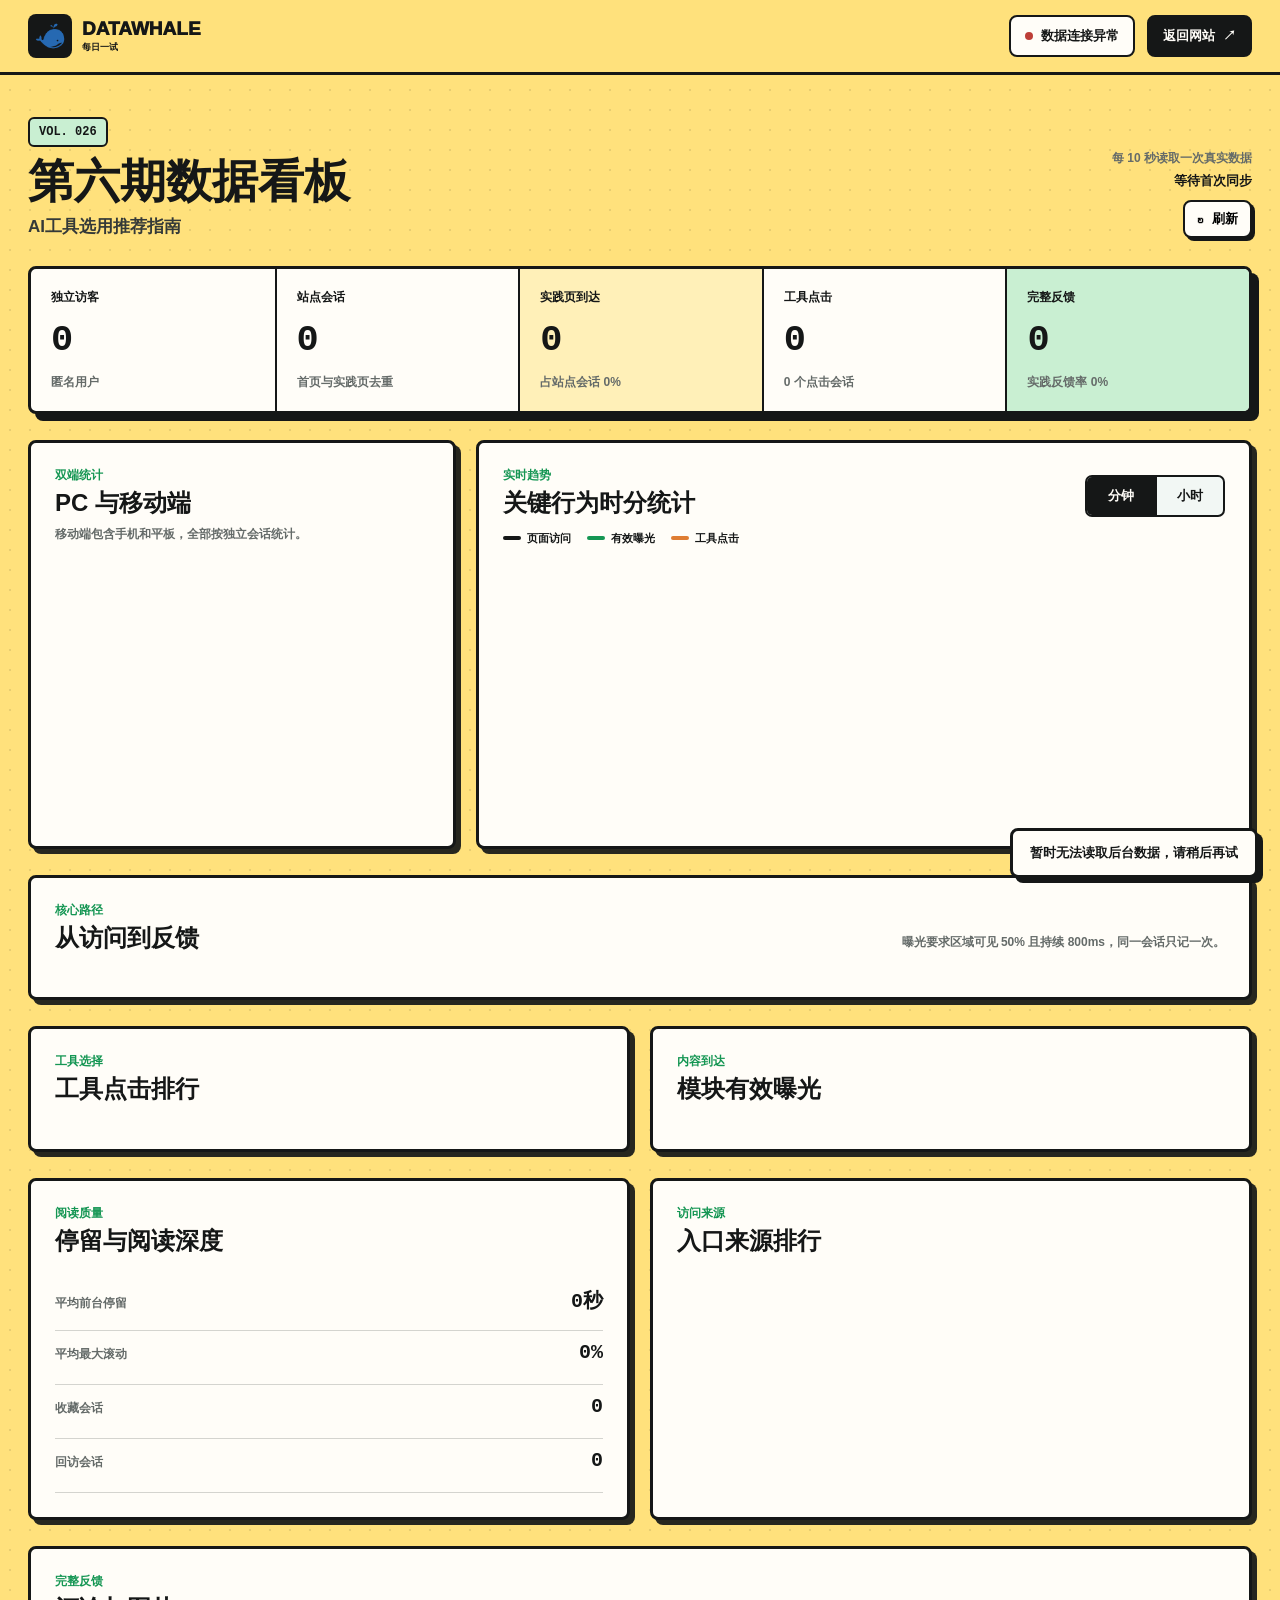
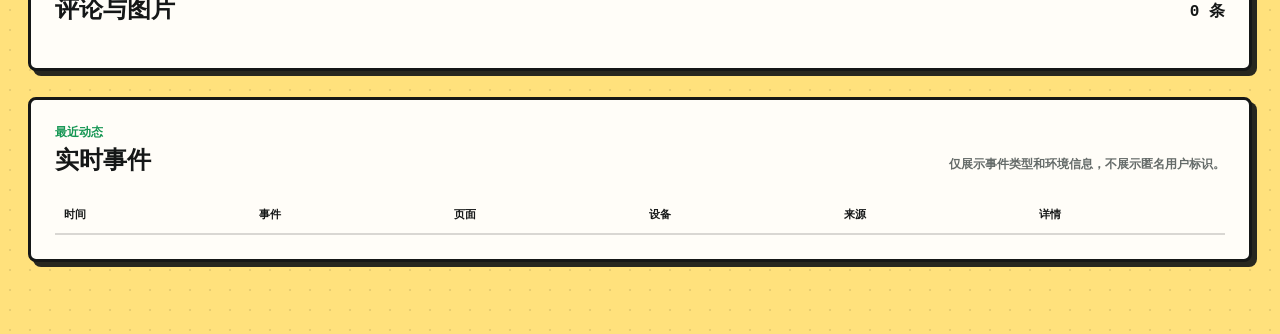
==== platform-demo/index.html @ cadbb069 "Connect phase six backend and live dashboard" ====
<!doctype html>
<html lang="zh-CN">
  <head>
    <meta charset="UTF-8" />
    <meta name="viewport" content="width=device-width, initial-scale=1" />
    <meta name="robots" content="noindex,nofollow" />
    <meta name="theme-color" content="#ffe17c" />
    <title>第六期数据看板 | Datawhale 每日一试</title>
    <link rel="icon" href="../assets/datawhale.svg" />
    <link rel="stylesheet" href="../dashboard.css?v=20260902-dashboard-v1" />
    <script type="module" src="../dashboard.js?v=20260902-dashboard-v1"></script>
  </head>
  <body>
    <a class="skip-link" href="#dashboard-main">跳到数据内容</a>

    <header class="dashboard-header">
      <div class="dashboard-shell dashboard-header-inner">
        <a class="brand" href="../index.html" aria-label="返回第六期网站">
          <span class="brand-mark"><img src="../assets/datawhale.svg" alt="" /></span>
          <span class="brand-title">DATAWHALE<small>每日一试</small></span>
        </a>
        <div class="header-actions">
          <span class="connection-state" id="connection-status" data-state="loading">
            <i aria-hidden="true"></i><span>连接数据中</span>
          </span>
          <a class="site-link" href="../index.html">返回网站 <span aria-hidden="true">↗</span></a>
        </div>
      </div>
    </header>

    <main class="dashboard-shell" id="dashboard-main">
      <section class="dashboard-intro" aria-labelledby="dashboard-title">
        <div>
          <p class="issue-label">VOL. 026</p>
          <h1 id="dashboard-title">第六期数据看板</h1>
          <p>AI工具选用推荐指南</p>
        </div>
        <div class="refresh-meta">
          <span>每 10 秒读取一次真实数据</span>
          <strong id="last-updated">等待首次同步</strong>
          <button type="button" id="refresh-button" title="立即刷新数据" aria-label="立即刷新数据">
            <span aria-hidden="true">↻</span><span>刷新</span>
          </button>
        </div>
      </section>

      <section class="kpi-strip" aria-label="核心数据">
        <article><span>独立访客</span><strong data-metric="visitors">0</strong><small>匿名用户</small></article>
        <article><span>站点会话</span><strong data-metric="sessions">0</strong><small>首页与实践页去重</small></article>
        <article class="kpi-accent"><span>实践页到达</span><strong data-metric="practiceSessions">0</strong><small data-metric-note="practiceRate">占站点会话 0%</small></article>
        <article><span>工具点击</span><strong data-metric="toolClicks">0</strong><small data-metric-note="toolUsers">0 个点击会话</small></article>
        <article class="kpi-green"><span>完整反馈</span><strong data-metric="feedbackCount">0</strong><small data-metric-note="feedbackRate">实践反馈率 0%</small></article>
      </section>

      <section class="analytics-grid analytics-grid-primary">
        <article class="data-panel device-panel">
          <header class="panel-heading">
            <div><span>双端统计</span><h2>PC 与移动端</h2></div>
            <p>移动端包含手机和平板，全部按独立会话统计。</p>
          </header>
          <div class="device-summary" id="device-summary"></div>
        </article>

        <article class="data-panel trend-panel">
          <header class="panel-heading panel-heading-inline">
            <div><span>实时趋势</span><h2>关键行为时分统计</h2></div>
            <div class="segmented-control" aria-label="趋势时间粒度">
              <button type="button" data-time-mode="minute" aria-pressed="true">分钟</button>
              <button type="button" data-time-mode="hour" aria-pressed="false">小时</button>
            </div>
          </header>
          <div class="chart-legend" aria-label="图例">
            <span><i class="legend-entry"></i>页面访问</span>
            <span><i class="legend-exposure"></i>有效曝光</span>
            <span><i class="legend-tool"></i>工具点击</span>
          </div>
          <div class="chart-wrap">
            <svg id="trend-chart" viewBox="0 0 920 300" role="img" aria-label="关键行为趋势图"></svg>
            <p class="chart-empty" id="chart-empty" hidden>当前时间窗口还没有事件。</p>
          </div>
        </article>
      </section>

      <section class="data-panel funnel-panel">
        <header class="panel-heading panel-heading-inline">
          <div><span>核心路径</span><h2>从访问到反馈</h2></div>
          <p>曝光要求区域可见 50% 且持续 800ms，同一会话只记一次。</p>
        </header>
        <div class="funnel-flow" id="funnel-flow"></div>
      </section>

      <section class="analytics-grid analytics-grid-secondary">
        <article class="data-panel">
          <header class="panel-heading"><div><span>工具选择</span><h2>工具点击排行</h2></div></header>
          <div class="rank-list" id="tool-ranking"></div>
        </article>
        <article class="data-panel">
          <header class="panel-heading"><div><span>内容到达</span><h2>模块有效曝光</h2></div></header>
          <div class="rank-list" id="exposure-ranking"></div>
        </article>
      </section>

      <section class="analytics-grid analytics-grid-secondary">
        <article class="data-panel engagement-panel">
          <header class="panel-heading"><div><span>阅读质量</span><h2>停留与阅读深度</h2></div></header>
          <dl class="metric-list">
            <div><dt>平均前台停留</dt><dd data-engagement="duration">0秒</dd></div>
            <div><dt>平均最大滚动</dt><dd data-engagement="scroll">0%</dd></div>
            <div><dt>收藏会话</dt><dd data-engagement="favorites">0</dd></div>
            <div><dt>回访会话</dt><dd data-engagement="returns">0</dd></div>
          </dl>
        </article>
        <article class="data-panel">
          <header class="panel-heading"><div><span>访问来源</span><h2>入口来源排行</h2></div></header>
          <div class="rank-list" id="source-ranking"></div>
        </article>
      </section>

      <section class="data-panel feedback-panel">
        <header class="panel-heading panel-heading-inline">
          <div><span>完整反馈</span><h2>评论与图片</h2></div>
          <strong class="panel-count" id="feedback-total">0 条</strong>
        </header>
        <div class="feedback-records" id="feedback-records"></div>
      </section>

      <section class="data-panel event-panel">
        <header class="panel-heading panel-heading-inline">
          <div><span>最近动态</span><h2>实时事件</h2></div>
          <p>仅展示事件类型和环境信息，不展示匿名用户标识。</p>
        </header>
        <div class="event-table-wrap">
          <table>
            <thead><tr><th>时间</th><th>事件</th><th>页面</th><th>设备</th><th>来源</th><th>详情</th></tr></thead>
            <tbody id="recent-events"></tbody>
          </table>
        </div>
      </section>
    </main>

    <div class="dashboard-toast" id="dashboard-toast" role="status" aria-live="polite" hidden></div>
  </body>
</html>
---- dashboard.css ----
:root {
  color-scheme: light;
  --yellow: #ffe17c;
  --yellow-soft: #fff0b8;
  --ink: #151717;
  --ink-soft: #343938;
  --paper: #fffdf8;
  --paper-cool: #f2f7f4;
  --green: #159653;
  --green-soft: #c9efd2;
  --orange: #df7d32;
  --red: #bd3e38;
  --line: #151717;
  --muted: #656b69;
  --display: "Arial Black", "Helvetica Neue", "PingFang SC", sans-serif;
  --sans: "Avenir Next", "Helvetica Neue", "PingFang SC", "Microsoft YaHei", sans-serif;
  --mono: "SFMono-Regular", Consolas, "Liberation Mono", monospace;
  --shell: min(1440px, calc(100% - 56px));
}

* {
  box-sizing: border-box;
}

html {
  min-width: 320px;
  background: var(--yellow);
}

body {
  min-width: 320px;
  margin: 0;
  color: var(--ink);
  background-color: var(--yellow);
  background-image: radial-gradient(rgb(21 23 23 / 10%) 1px, transparent 1px);
  background-size: 20px 20px;
  font-family: var(--sans);
  -webkit-font-smoothing: antialiased;
}

button,
a {
  -webkit-tap-highlight-color: transparent;
}

button {
  font: inherit;
}

a {
  color: inherit;
}

:focus-visible {
  outline: 4px solid var(--green);
  outline-offset: 3px;
}

.skip-link {
  position: fixed;
  z-index: 100;
  top: 12px;
  left: 12px;
  padding: 12px 16px;
  color: var(--paper);
  background: var(--ink);
  font-weight: 900;
  transform: translateY(-160%);
}

.skip-link:focus {
  transform: translateY(0);
}

.dashboard-shell {
  width: var(--shell);
  margin-inline: auto;
}

.dashboard-header {
  position: sticky;
  z-index: 30;
  top: 0;
  border-bottom: 3px solid var(--line);
  background: rgb(255 225 124 / 96%);
  backdrop-filter: blur(12px);
  -webkit-backdrop-filter: blur(12px);
}

.dashboard-header-inner {
  min-height: 72px;
  display: flex;
  align-items: center;
  justify-content: space-between;
  gap: 24px;
}

.brand {
  display: inline-flex;
  width: fit-content;
  align-items: center;
  gap: 10px;
  color: var(--ink);
  text-decoration: none;
}

.brand-mark {
  width: 44px;
  height: 44px;
  display: grid;
  flex: 0 0 44px;
  place-items: center;
  border-radius: 8px;
  background: var(--ink);
}

.brand-mark img {
  width: 32px;
  height: 32px;
}

.brand-title {
  display: grid;
  font-family: var(--display);
  font-size: 19px;
  font-weight: 950;
  line-height: 0.95;
}

.brand-title small {
  margin-top: 5px;
  font-family: var(--sans);
  font-size: 9px;
  font-weight: 800;
}

.header-actions {
  display: flex;
  align-items: center;
  gap: 12px;
}

.connection-state,
.site-link,
#refresh-button {
  min-height: 42px;
  border: 2px solid var(--line);
  border-radius: 8px;
  display: inline-flex;
  align-items: center;
  justify-content: center;
  gap: 8px;
  padding: 0 14px;
  background: var(--paper);
  font-size: 13px;
  font-weight: 850;
}

.connection-state i {
  width: 8px;
  height: 8px;
  border-radius: 50%;
  background: var(--orange);
}

.connection-state[data-state="ready"] i {
  background: var(--green);
}

.connection-state[data-state="error"] i {
  background: var(--red);
}

.site-link {
  color: var(--paper);
  background: var(--ink);
  text-decoration: none;
}

main.dashboard-shell {
  padding: 42px 0 72px;
}

.dashboard-intro {
  display: flex;
  align-items: flex-end;
  justify-content: space-between;
  gap: 32px;
  margin-bottom: 28px;
}

.issue-label {
  width: fit-content;
  margin: 0 0 10px;
  border: 2px solid var(--line);
  border-radius: 6px;
  padding: 6px 9px;
  background: var(--green-soft);
  font-family: var(--mono);
  font-size: 12px;
  font-weight: 900;
}

.dashboard-intro h1 {
  margin: 0;
  font-family: var(--display);
  font-size: 46px;
  line-height: 1.05;
}

.dashboard-intro p:not(.issue-label) {
  margin: 10px 0 0;
  color: var(--ink-soft);
  font-size: 17px;
  font-weight: 750;
}

.refresh-meta {
  display: grid;
  justify-items: end;
  gap: 5px;
  text-align: right;
}

.refresh-meta > span {
  color: var(--muted);
  font-size: 12px;
  font-weight: 750;
}

.refresh-meta > strong {
  font-family: var(--mono);
  font-size: 13px;
}

#refresh-button {
  min-height: 38px;
  margin-top: 5px;
  padding-inline: 12px;
  cursor: pointer;
  box-shadow: 3px 3px 0 var(--ink);
}

#refresh-button:active {
  box-shadow: none;
  transform: translate(3px, 3px);
}

#refresh-button:disabled {
  cursor: wait;
  opacity: 0.65;
}

.kpi-strip {
  border: 3px solid var(--line);
  border-radius: 8px;
  display: grid;
  grid-template-columns: repeat(5, minmax(0, 1fr));
  overflow: hidden;
  background: var(--paper);
  box-shadow: 7px 7px 0 var(--ink);
}

.kpi-strip article {
  min-width: 0;
  min-height: 142px;
  display: flex;
  flex-direction: column;
  justify-content: space-between;
  padding: 20px;
}

.kpi-strip article + article {
  border-left: 2px solid var(--line);
}

.kpi-strip span,
.kpi-strip small {
  font-size: 12px;
  font-weight: 800;
}

.kpi-strip strong {
  margin-block: 8px;
  font-family: var(--mono);
  font-size: 37px;
  line-height: 1;
}

.kpi-strip small {
  color: var(--muted);
  line-height: 1.4;
}

.kpi-strip .kpi-accent {
  background: var(--yellow-soft);
}

.kpi-strip .kpi-green {
  background: var(--green-soft);
}

.analytics-grid {
  display: grid;
  gap: 20px;
  margin-top: 26px;
}

.analytics-grid-primary {
  grid-template-columns: minmax(360px, 0.8fr) minmax(0, 1.45fr);
}

.analytics-grid-secondary {
  grid-template-columns: repeat(2, minmax(0, 1fr));
}

.data-panel {
  min-width: 0;
  border: 3px solid var(--line);
  border-radius: 8px;
  padding: 24px;
  background: var(--paper);
  box-shadow: 5px 5px 0 rgb(21 23 23 / 92%);
}

.panel-heading {
  margin-bottom: 22px;
}

.panel-heading-inline {
  display: flex;
  align-items: flex-end;
  justify-content: space-between;
  gap: 24px;
}

.panel-heading span {
  display: block;
  margin-bottom: 5px;
  color: var(--green);
  font-size: 12px;
  font-weight: 900;
}

.panel-heading h2 {
  margin: 0;
  font-family: var(--display);
  font-size: 24px;
  line-height: 1.15;
}

.panel-heading p {
  max-width: 52ch;
  margin: 8px 0 0;
  color: var(--muted);
  font-size: 12px;
  font-weight: 700;
  line-height: 1.55;
}

.panel-heading-inline > p {
  margin: 0;
  text-align: right;
}

.device-summary {
  display: grid;
  grid-template-columns: repeat(2, minmax(0, 1fr));
  gap: 12px;
}

.device-column {
  border-top: 3px solid var(--line);
  padding-top: 15px;
}

.device-column header {
  display: flex;
  align-items: flex-start;
  justify-content: space-between;
  gap: 12px;
  margin-bottom: 15px;
}

.device-column h3 {
  margin: 0;
  font-size: 16px;
}

.device-share {
  font-family: var(--mono);
  font-size: 15px;
  font-weight: 900;
}

.device-column dl,
.metric-list {
  margin: 0;
}

.device-column dl > div,
.metric-list > div {
  display: flex;
  align-items: baseline;
  justify-content: space-between;
  gap: 18px;
  border-bottom: 1px solid rgb(21 23 23 / 18%);
  padding: 10px 0;
}

.device-column dt,
.metric-list dt {
  color: var(--muted);
  font-size: 12px;
  font-weight: 750;
}

.device-column dd,
.metric-list dd {
  margin: 0;
  font-family: var(--mono);
  font-size: 16px;
  font-weight: 900;
}

.segmented-control {
  border: 2px solid var(--line);
  border-radius: 7px;
  display: grid;
  grid-template-columns: repeat(2, 1fr);
  overflow: hidden;
  background: var(--paper-cool);
}

.segmented-control button {
  min-width: 68px;
  min-height: 38px;
  border: 0;
  padding: 0 12px;
  color: var(--ink);
  background: transparent;
  cursor: pointer;
  font-size: 13px;
  font-weight: 850;
}

.segmented-control button + button {
  border-left: 2px solid var(--line);
}

.segmented-control button[aria-pressed="true"] {
  color: var(--paper);
  background: var(--ink);
}

.chart-legend {
  display: flex;
  flex-wrap: wrap;
  gap: 16px;
  margin: -8px 0 6px;
}

.chart-legend span {
  display: inline-flex;
  align-items: center;
  gap: 6px;
  font-size: 11px;
  font-weight: 800;
}

.chart-legend i {
  width: 18px;
  height: 4px;
  border-radius: 4px;
  background: var(--ink);
}

.chart-legend .legend-exposure {
  background: var(--green);
}

.chart-legend .legend-tool {
  background: var(--orange);
}

.chart-wrap {
  position: relative;
  min-height: 270px;
}

#trend-chart {
  width: 100%;
  height: auto;
  display: block;
  overflow: visible;
}

.chart-grid-line {
  stroke: rgb(21 23 23 / 14%);
  stroke-width: 1;
}

.chart-axis-label {
  fill: var(--muted);
  font-family: var(--mono);
  font-size: 11px;
  font-weight: 700;
}

.chart-series {
  fill: none;
  stroke-linecap: round;
  stroke-linejoin: round;
  stroke-width: 3;
}

.chart-point {
  stroke: var(--paper);
  stroke-width: 2;
}

.chart-empty,
.empty-state {
  margin: 18px 0 0;
  color: var(--muted);
  font-size: 13px;
  font-weight: 750;
}

.funnel-panel,
.feedback-panel,
.event-panel {
  margin-top: 26px;
}

.funnel-flow {
  display: grid;
  grid-template-columns: repeat(6, minmax(0, 1fr));
  gap: 0;
}

.funnel-step {
  position: relative;
  min-width: 0;
  border-top: 3px solid var(--line);
  padding: 15px 18px 4px 0;
}

.funnel-step:not(:last-child)::after {
  content: "›";
  position: absolute;
  top: 27px;
  right: 8px;
  color: var(--green);
  font-size: 26px;
  font-weight: 900;
}

.funnel-step span,
.funnel-step small {
  display: block;
  font-size: 11px;
  font-weight: 750;
}

.funnel-step strong {
  display: block;
  margin: 9px 0 7px;
  font-family: var(--mono);
  font-size: 27px;
}

.funnel-step small {
  color: var(--muted);
}

.rank-list {
  display: grid;
  gap: 4px;
}

.rank-row {
  display: grid;
  grid-template-columns: minmax(0, 1fr) auto;
  align-items: center;
  gap: 18px;
  padding: 11px 0;
}

.rank-row + .rank-row {
  border-top: 1px solid rgb(21 23 23 / 16%);
}

.rank-copy {
  min-width: 0;
}

.rank-copy strong,
.rank-copy small {
  display: block;
}

.rank-copy strong {
  overflow: hidden;
  font-size: 14px;
  text-overflow: ellipsis;
  white-space: nowrap;
}

.rank-copy small {
  margin-top: 3px;
  color: var(--muted);
  font-size: 11px;
  font-weight: 700;
}

.rank-value {
  min-width: 48px;
  font-family: var(--mono);
  font-size: 19px;
  font-weight: 900;
  text-align: right;
}

.metric-list > div {
  min-height: 54px;
}

.metric-list dd {
  font-size: 20px;
}

.panel-count {
  font-family: var(--mono);
  font-size: 16px;
}

.feedback-records {
  display: grid;
  gap: 14px;
}

.feedback-record {
  display: grid;
  grid-template-columns: minmax(0, 1fr) auto;
  gap: 20px;
  border-top: 2px solid var(--line);
  padding-top: 16px;
}

.feedback-meta {
  display: flex;
  flex-wrap: wrap;
  align-items: center;
  gap: 8px 12px;
  margin-bottom: 8px;
}

.feedback-status {
  border: 2px solid var(--line);
  border-radius: 6px;
  padding: 4px 8px;
  background: var(--green-soft);
  font-size: 11px;
  font-weight: 900;
}

.feedback-status[data-status="unfinished"] {
  background: #f5c9c5;
}

.feedback-meta time {
  color: var(--muted);
  font-family: var(--mono);
  font-size: 11px;
}

.feedback-record p {
  max-width: 76ch;
  margin: 0;
  font-size: 14px;
  font-weight: 650;
  line-height: 1.65;
  white-space: pre-wrap;
}

.feedback-record img {
  width: 150px;
  height: 104px;
  border: 2px solid var(--line);
  border-radius: 6px;
  object-fit: cover;
}

.event-table-wrap {
  width: 100%;
  overflow-x: auto;
}

.event-panel table {
  width: 100%;
  min-width: 820px;
  border-collapse: collapse;
  font-size: 12px;
}

.event-panel th,
.event-panel td {
  border-bottom: 1px solid rgb(21 23 23 / 16%);
  padding: 11px 9px;
  text-align: left;
  vertical-align: top;
}

.event-panel th {
  border-bottom-width: 2px;
  font-size: 11px;
}

.event-panel td:first-child,
.event-panel td:nth-child(4) {
  font-family: var(--mono);
}

.event-name {
  font-weight: 900;
}

.event-detail {
  max-width: 260px;
  color: var(--muted);
  line-height: 1.5;
  overflow-wrap: anywhere;
}

.dashboard-toast {
  position: fixed;
  z-index: 40;
  right: 22px;
  bottom: 22px;
  max-width: min(400px, calc(100% - 44px));
  border: 3px solid var(--line);
  border-radius: 8px;
  padding: 13px 17px;
  background: var(--paper);
  box-shadow: 5px 5px 0 var(--ink);
  font-size: 13px;
  font-weight: 850;
}

@media (max-width: 1080px) {
  .kpi-strip {
    grid-template-columns: repeat(3, minmax(0, 1fr));
  }

  .kpi-strip article:nth-child(4) {
    border-left: 0;
    border-top: 2px solid var(--line);
  }

  .kpi-strip article:nth-child(5) {
    border-top: 2px solid var(--line);
  }

  .analytics-grid-primary {
    grid-template-columns: 1fr;
  }

  .funnel-flow {
    grid-template-columns: repeat(3, minmax(0, 1fr));
    row-gap: 18px;
  }
}

@media (max-width: 760px) {
  :root {
    --shell: min(100% - 28px, 680px);
  }

  .dashboard-header-inner {
    min-height: 66px;
  }

  .brand-title,
  .connection-state > span {
    display: none;
  }

  .brand-mark {
    width: 40px;
    height: 40px;
    flex-basis: 40px;
  }

  .connection-state {
    min-width: 42px;
    padding: 0;
  }

  .site-link {
    min-height: 42px;
    padding-inline: 12px;
  }

  main.dashboard-shell {
    padding-top: 28px;
  }

  .dashboard-intro {
    display: grid;
    gap: 18px;
  }

  .dashboard-intro h1 {
    font-size: 34px;
  }

  .refresh-meta {
    justify-items: start;
    text-align: left;
  }

  .kpi-strip {
    grid-template-columns: repeat(2, minmax(0, 1fr));
  }

  .kpi-strip article {
    min-height: 124px;
    padding: 16px;
  }

  .kpi-strip article:nth-child(3),
  .kpi-strip article:nth-child(5) {
    border-left: 0;
  }

  .kpi-strip article:nth-child(n + 3) {
    border-top: 2px solid var(--line);
  }

  .kpi-strip article:nth-child(4) {
    border-left: 2px solid var(--line);
  }

  .kpi-strip strong {
    font-size: 31px;
  }

  .data-panel {
    padding: 18px;
  }

  .analytics-grid-secondary {
    grid-template-columns: 1fr;
  }

  .panel-heading-inline {
    align-items: flex-start;
  }

  .panel-heading-inline > p {
    display: none;
  }

  .device-summary {
    grid-template-columns: 1fr;
    gap: 22px;
  }

  .funnel-flow {
    grid-template-columns: repeat(2, minmax(0, 1fr));
  }

  .funnel-step:nth-child(2n)::after {
    display: none;
  }

  .feedback-record {
    grid-template-columns: 1fr;
  }

  .feedback-record img {
    width: min(100%, 320px);
    height: auto;
    aspect-ratio: 4 / 3;
  }
}

@media (max-width: 420px) {
  .site-link span {
    display: none;
  }

  .kpi-strip {
    grid-template-columns: 1fr;
  }

  .kpi-strip article + article,
  .kpi-strip article:nth-child(4) {
    border-top: 2px solid var(--line);
    border-left: 0;
  }

  .panel-heading-inline {
    display: grid;
  }

  .segmented-control {
    width: 100%;
  }

  .funnel-flow {
    grid-template-columns: 1fr;
  }

  .funnel-step::after {
    display: none;
  }
}

@media (prefers-reduced-motion: reduce) {
  *,
  *::before,
  *::after {
    scroll-behavior: auto !important;
    transition-duration: 0.01ms !important;
  }
}
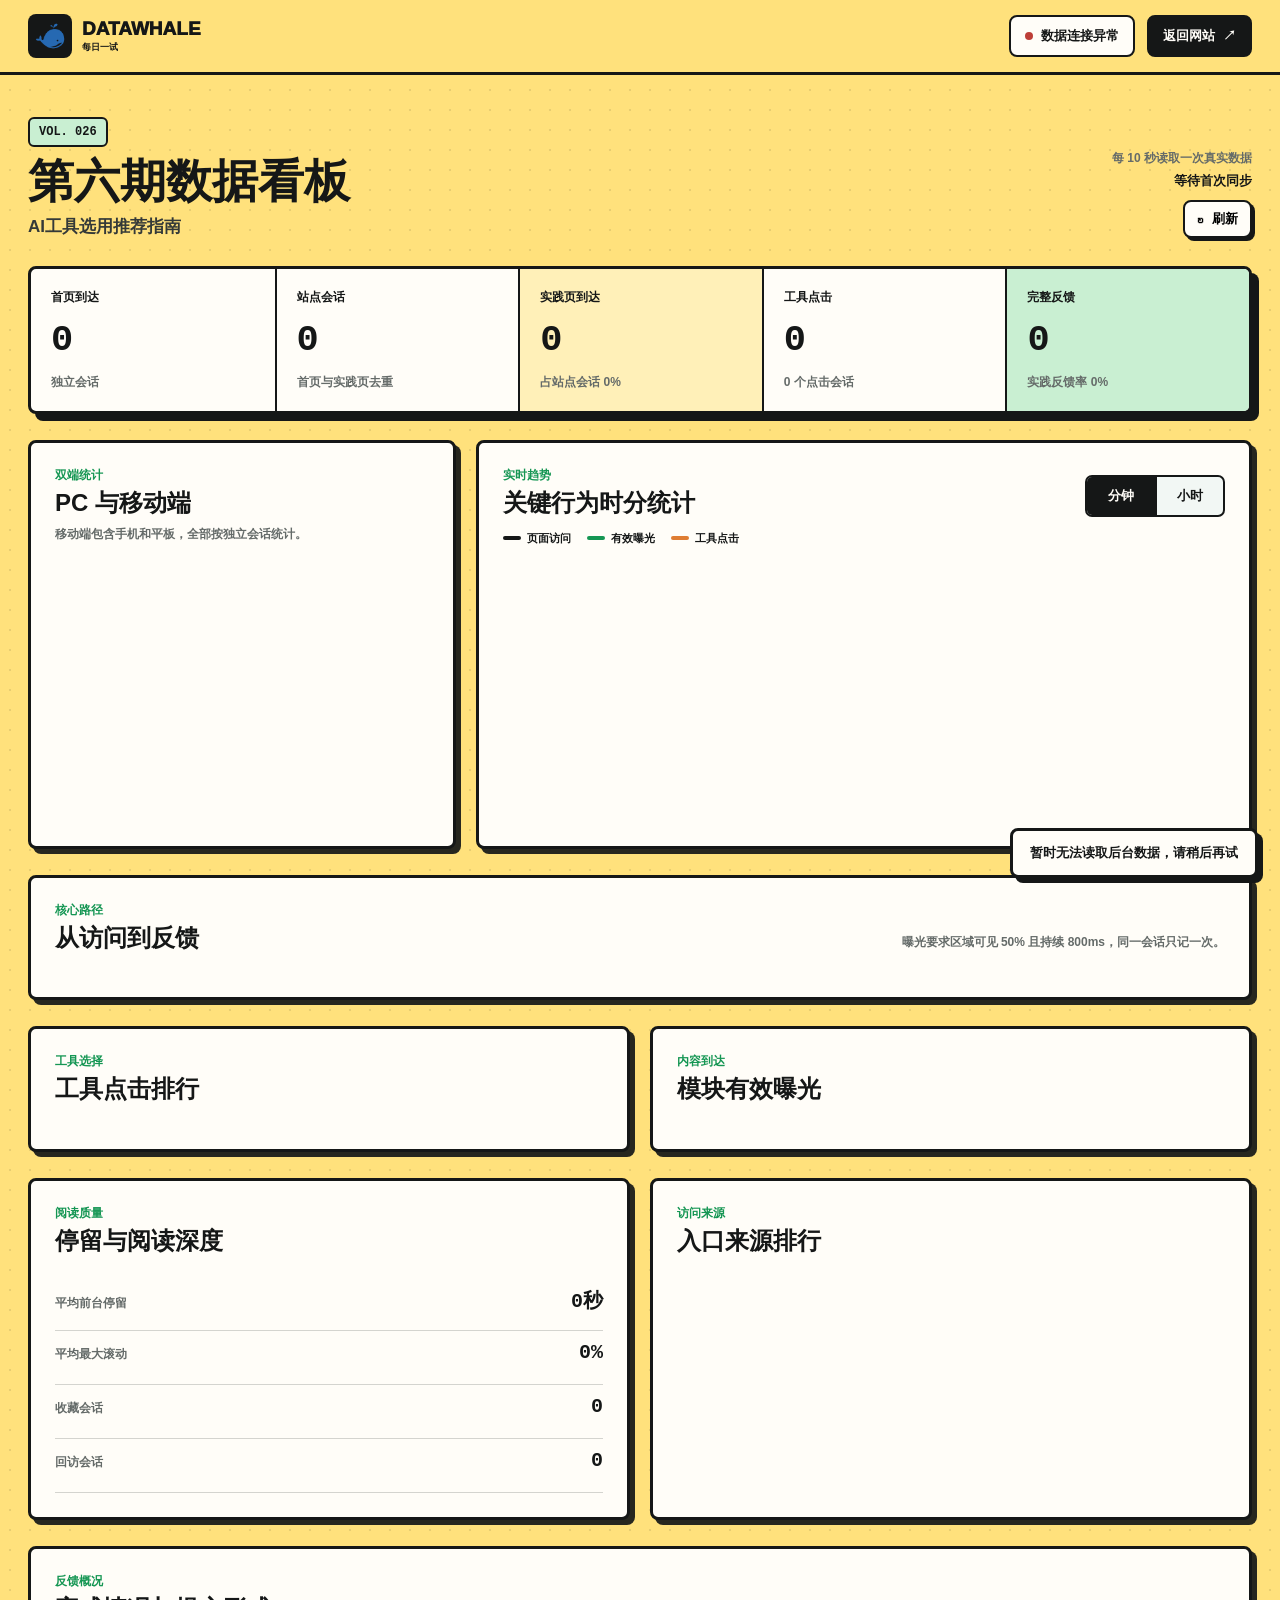
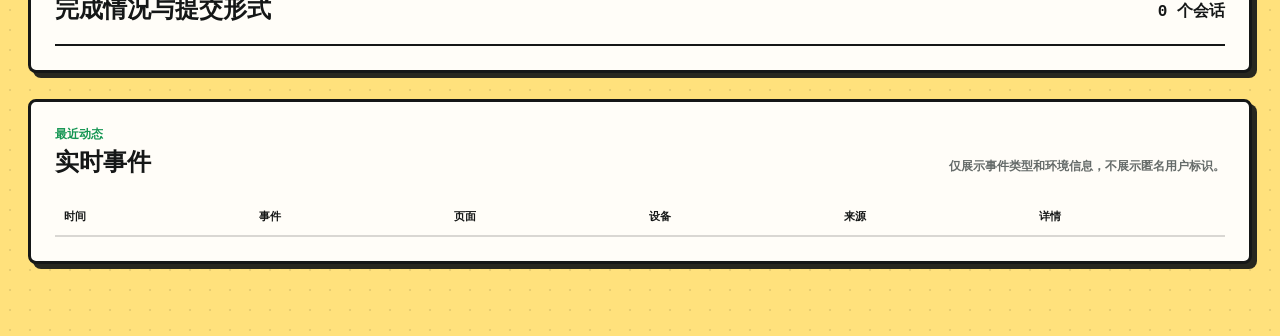
==== commit 9e413d4f: "Keep feedback private in live dashboard" ====
--- a/platform-demo/index.html
+++ b/platform-demo/index.html
@@ -7,8 +7,8 @@
     <meta name="theme-color" content="#ffe17c" />
     <title>第六期数据看板 | Datawhale 每日一试</title>
     <link rel="icon" href="../assets/datawhale.svg" />
-    <link rel="stylesheet" href="../dashboard.css?v=20260902-dashboard-v1" />
-    <script type="module" src="../dashboard.js?v=20260902-dashboard-v1"></script>
+    <link rel="stylesheet" href="../dashboard.css?v=20260903-dashboard-v2" />
+    <script type="module" src="../dashboard.js?v=20260903-dashboard-v2"></script>
   </head>
   <body>
     <a class="skip-link" href="#dashboard-main">跳到数据内容</a>
@@ -45,7 +45,7 @@
       </section>
 
       <section class="kpi-strip" aria-label="核心数据">
-        <article><span>独立访客</span><strong data-metric="visitors">0</strong><small>匿名用户</small></article>
+        <article><span>首页到达</span><strong data-metric="homeSessions">0</strong><small>独立会话</small></article>
         <article><span>站点会话</span><strong data-metric="sessions">0</strong><small>首页与实践页去重</small></article>
         <article class="kpi-accent"><span>实践页到达</span><strong data-metric="practiceSessions">0</strong><small data-metric-note="practiceRate">占站点会话 0%</small></article>
         <article><span>工具点击</span><strong data-metric="toolClicks">0</strong><small data-metric-note="toolUsers">0 个点击会话</small></article>
@@ -118,10 +118,10 @@
 
       <section class="data-panel feedback-panel">
         <header class="panel-heading panel-heading-inline">
-          <div><span>完整反馈</span><h2>评论与图片</h2></div>
-          <strong class="panel-count" id="feedback-total">0 条</strong>
+          <div><span>反馈概况</span><h2>完成情况与提交形式</h2></div>
+          <strong class="panel-count" id="feedback-total">0 个会话</strong>
         </header>
-        <div class="feedback-records" id="feedback-records"></div>
+        <div class="feedback-summary" id="feedback-summary"></div>
       </section>
 
       <section class="data-panel event-panel">
--- a/dashboard.css
+++ b/dashboard.css
@@ -635,61 +635,42 @@
   font-size: 16px;
 }
 
-.feedback-records {
-  display: grid;
-  gap: 14px;
-}
-
-.feedback-record {
-  display: grid;
-  grid-template-columns: minmax(0, 1fr) auto;
-  gap: 20px;
+.feedback-summary {
+  display: grid;
+  grid-template-columns: repeat(6, minmax(0, 1fr));
   border-top: 2px solid var(--line);
-  padding-top: 16px;
-}
-
-.feedback-meta {
-  display: flex;
-  flex-wrap: wrap;
-  align-items: center;
-  gap: 8px 12px;
-  margin-bottom: 8px;
-}
-
-.feedback-status {
-  border: 2px solid var(--line);
-  border-radius: 6px;
-  padding: 4px 8px;
-  background: var(--green-soft);
+}
+
+.feedback-summary-item {
+  min-width: 0;
+  padding: 18px 16px 6px 0;
+}
+
+.feedback-summary-item + .feedback-summary-item {
+  border-left: 1px solid rgb(21 23 23 / 18%);
+  padding-left: 16px;
+}
+
+.feedback-summary-item[data-group="format"] {
+  background: linear-gradient(90deg, rgb(201 239 210 / 28%), transparent 70%);
+}
+
+.feedback-summary-item span,
+.feedback-summary-item small {
+  display: block;
   font-size: 11px;
-  font-weight: 900;
-}
-
-.feedback-status[data-status="unfinished"] {
-  background: #f5c9c5;
-}
-
-.feedback-meta time {
+  font-weight: 750;
+}
+
+.feedback-summary-item strong {
+  display: block;
+  margin: 8px 0 5px;
+  font-family: var(--mono);
+  font-size: 28px;
+}
+
+.feedback-summary-item small {
   color: var(--muted);
-  font-family: var(--mono);
-  font-size: 11px;
-}
-
-.feedback-record p {
-  max-width: 76ch;
-  margin: 0;
-  font-size: 14px;
-  font-weight: 650;
-  line-height: 1.65;
-  white-space: pre-wrap;
-}
-
-.feedback-record img {
-  width: 150px;
-  height: 104px;
-  border: 2px solid var(--line);
-  border-radius: 6px;
-  object-fit: cover;
 }
 
 .event-table-wrap {
@@ -875,14 +856,16 @@
     display: none;
   }
 
-  .feedback-record {
-    grid-template-columns: 1fr;
-  }
-
-  .feedback-record img {
-    width: min(100%, 320px);
-    height: auto;
-    aspect-ratio: 4 / 3;
+  .feedback-summary {
+    grid-template-columns: repeat(3, minmax(0, 1fr));
+  }
+
+  .feedback-summary-item:nth-child(4) {
+    border-left: 0;
+  }
+
+  .feedback-summary-item:nth-child(n + 4) {
+    border-top: 1px solid rgb(21 23 23 / 18%);
   }
 }
 
@@ -915,6 +898,18 @@
 
   .funnel-step::after {
     display: none;
+  }
+
+  .feedback-summary {
+    grid-template-columns: repeat(2, minmax(0, 1fr));
+  }
+
+  .feedback-summary-item:nth-child(odd) {
+    border-left: 0;
+  }
+
+  .feedback-summary-item:nth-child(n + 3) {
+    border-top: 1px solid rgb(21 23 23 / 18%);
   }
 }
 
